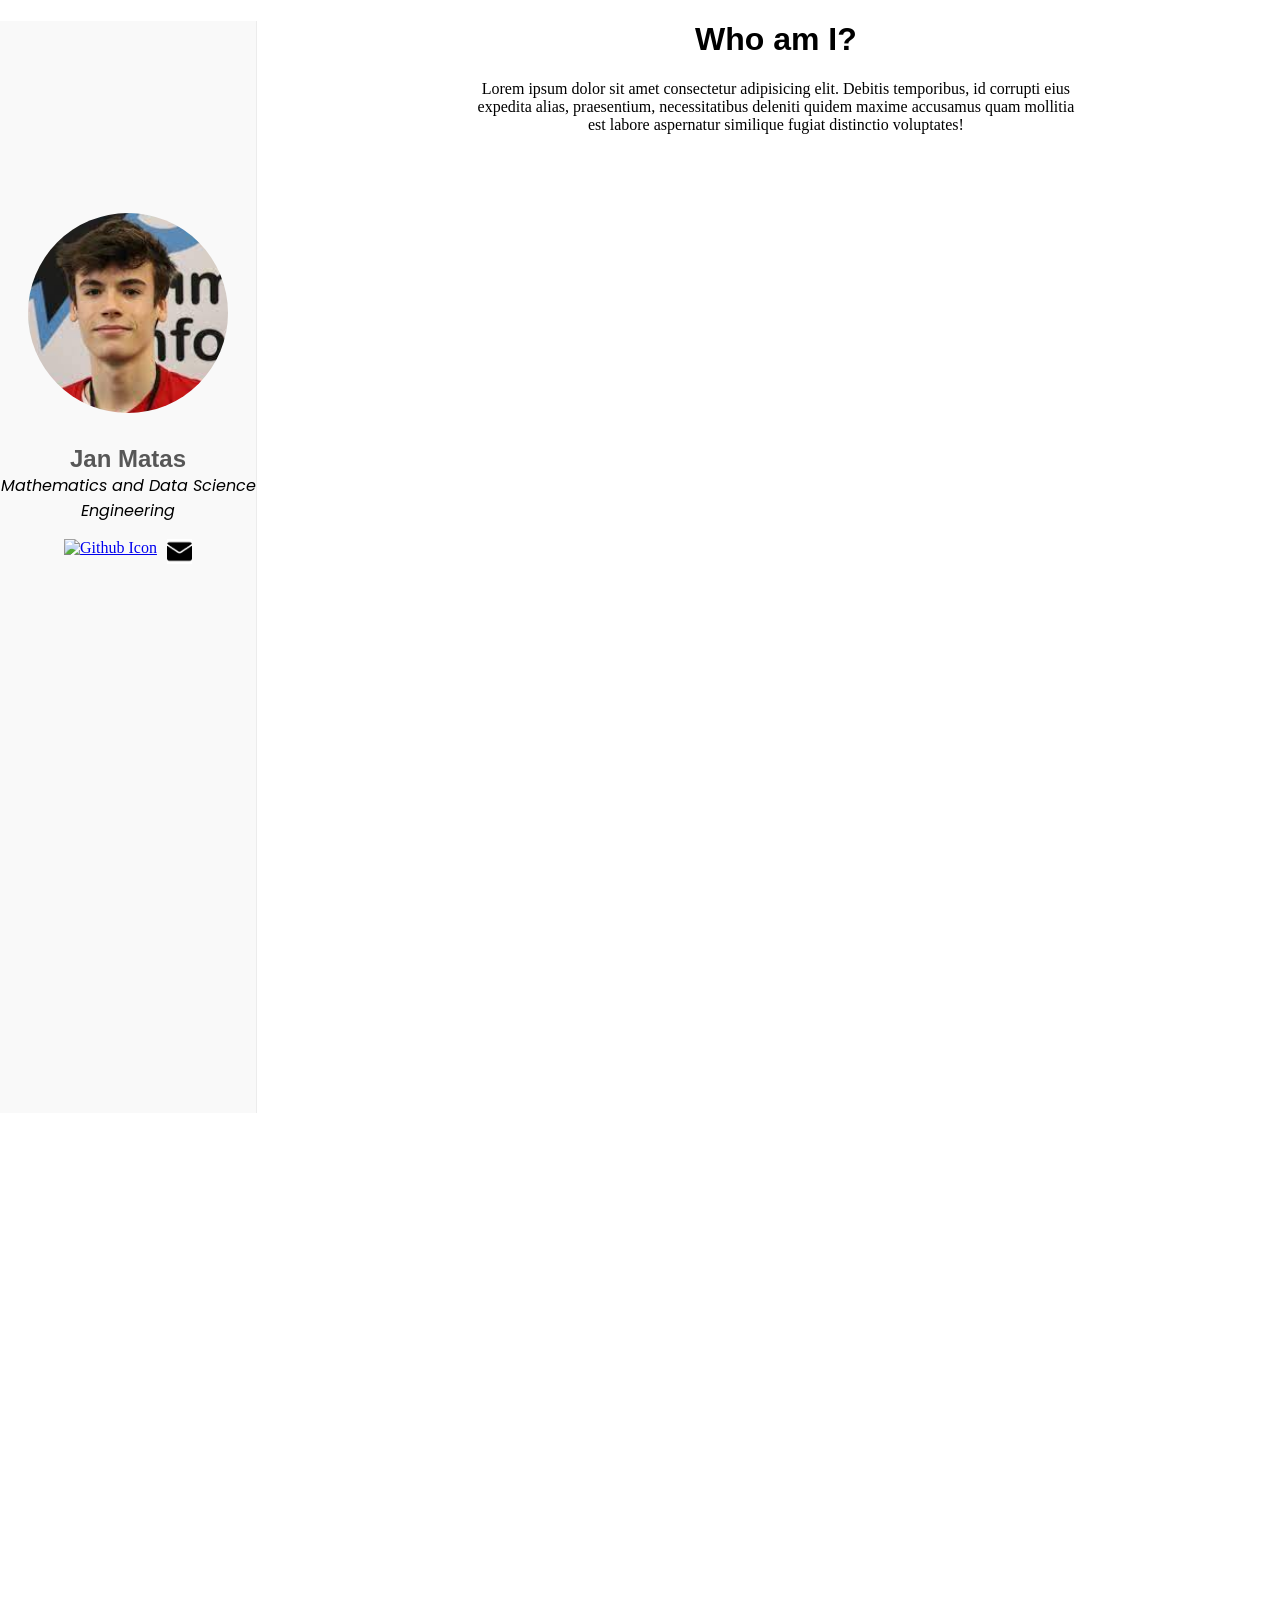
==== index.html @ 047249f8 "gemini commit" ====
<!DOCTYPE html>
<html lang="en">

<head>
    <meta charset="UTF-8">
    <meta content="width=device-width, initial-scale=1" name="viewport" />

    <title>Jan Matas Cantos</title>

    <link rel="stylesheet" href="./styles.css">
</head>

<body>
    <div class="left">
        <div class="block-img">
            <img src="Images/profile.png" alt="Profile Image" class="me-img">
        </div>
        <div class="personal-info">
            <h1>Jan Matas</h1>
            <p>Mathematics and Data Science Engineering</p>
        </div>
        <div class="socials">
            <a class="socials-icon" href="https://github.com/Jan1011000110" target="_blank" rel="noopener noreferrer">
                <img src="https://raw.githubusercontent.com/devicons/devicon/master/icons/github/github-original.svg" alt="Github Icon">
            </a>
            <a class="socials-icon" href="mailto:janmatasc@gmail.com">
                <img src="Images/email-icon.png" alt="Mail Icon" target="_blank" rel="noopener noreferrer">
            </a>
        </div>
    </div>

    <div class="right">
        <div class="title-description">
            <h1>Who am I?</h1>
        </div>
        <div class="description">
            <p>Lorem ipsum dolor sit amet consectetur adipisicing elit. Debitis temporibus, id corrupti eius expedita alias, praesentium, necessitatibus deleniti quidem maxime accusamus quam mollitia est labore aspernatur similique fugiat distinctio voluptates!</p>
        </div>
    </div>

</body>

</html>
---- styles.css ----
/* Import font-family */

@import url('https://fonts.googleapis.com/css2?family=Poppins:wght@200&display=swap');
@import url('https://fonts.googleapis.com/css2?family=Red+Hat+Mono&display=swap');
@import url('https://fonts.googleapis.com/css2?family=Open+Sans&display=swap');


/* Body */

body {
    margin-left: 0;
    height: 2000px;
}

/* Left division block */

.left {
    width: 20%;
    height: 100vh;
    background-color: rgba(0, 0, 0, 0.025);
    border-right: 1px solid rgba(0, 0, 0, 0.05);
    position: fixed; /* so that when scrolling it doesnt changes*/
    padding-top: 15%;
}

/* Profile Image */

.block-img {
    display: flex;
    justify-content: center;
}

.me-img {
    width: 200px;
    height: 200px;
    object-fit: cover;
    border-radius: 50%;
}

/* Personal Info */ 

.personal-info {
    text-align: center;
    margin-top: 2em;
}

.personal-info h1 {
    font-family: sans-serif;
    font-size: 1.5em;
    color: rgba(0, 0, 0, 0.65);
    margin-bottom: 0;
}

.personal-info p {
    font-family: 'Poppins';
    font-style: italic;
    margin-top: 0;
}

/* Socials */

.socials {
    display: flex;
    justify-content: center;    
    gap: 10px;
}

.socials-icon img {
    height: 25px;
    width: 25px;
}

/* Right division block */

.right {
    width: 80%;
    margin-left: 21%;
}

/* Description */

.title-description h1 {
    font-family: sans-serif;
}

.title-description h1,
.description p {
    text-align: center;
}

.description {
    margin: auto 20%;
}
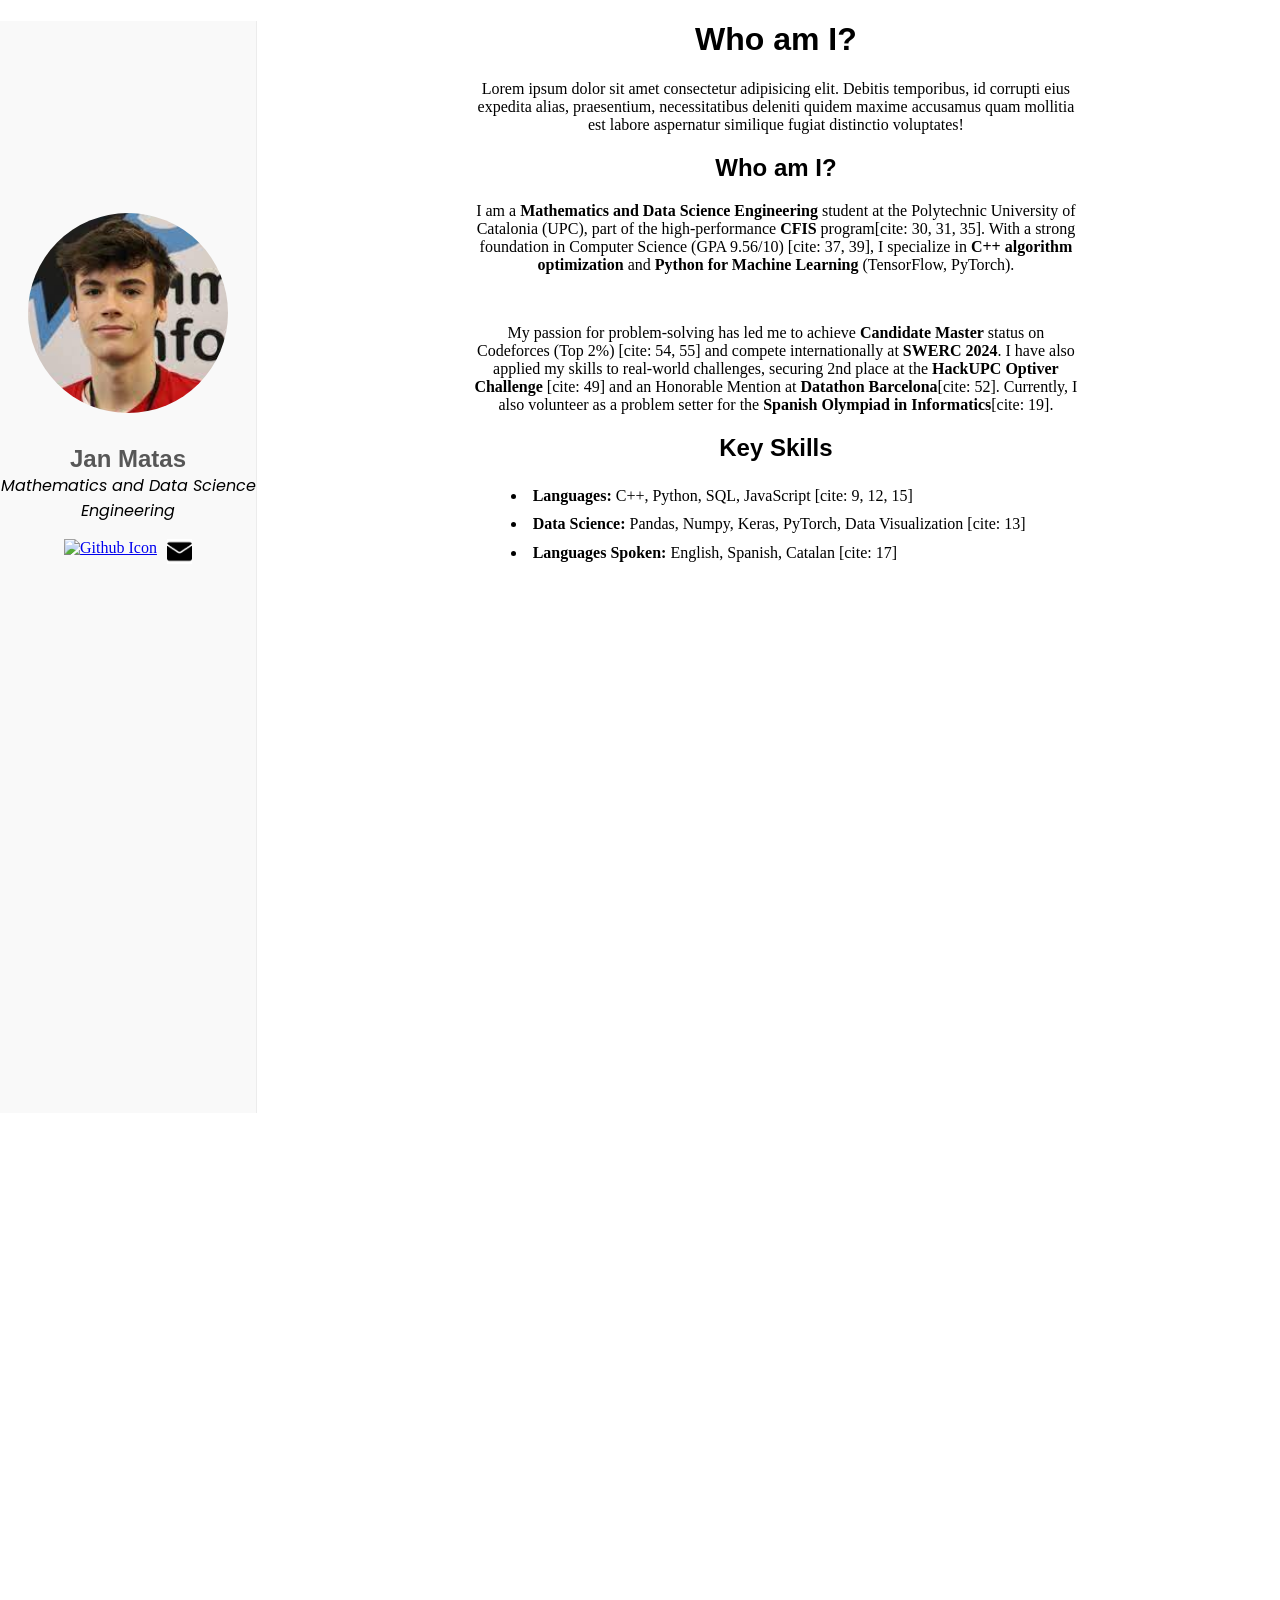
==== commit e25dac51: "gemini commit" ====
--- a/index.html
+++ b/index.html
@@ -38,6 +38,40 @@
         </div>
     </div>
 
+    <main class="right">
+        
+        <section class="content-block">
+            <div class="title-description">
+                <h1>Who am I?</h1>
+            </div>
+            <div class="description">
+                <p>
+                    I am a <strong>Mathematics and Data Science Engineering</strong> student at the Polytechnic University of Catalonia (UPC), part of the high-performance <strong>CFIS</strong> program[cite: 30, 31, 35]. 
+                    With a strong foundation in Computer Science (GPA 9.56/10) [cite: 37, 39], I specialize in <strong>C++ algorithm optimization</strong> and <strong>Python for Machine Learning</strong> (TensorFlow, PyTorch).
+                </p>
+                <br>
+                <p>
+                    My passion for problem-solving has led me to achieve <strong>Candidate Master</strong> status on Codeforces (Top 2%) [cite: 54, 55] and compete internationally at <strong>SWERC 2024</strong>. 
+                    I have also applied my skills to real-world challenges, securing 2nd place at the <strong>HackUPC Optiver Challenge</strong> [cite: 49] and an Honorable Mention at <strong>Datathon Barcelona</strong>[cite: 52].
+                    Currently, I also volunteer as a problem setter for the <strong>Spanish Olympiad in Informatics</strong>[cite: 19].
+                </p>
+            </div>
+        </section>
+
+        <section class="content-block">
+            <div class="title-description">
+                <h1>Key Skills</h1>
+            </div>
+            <div class="description">
+                <ul style="list-style-position: inside; line-height: 1.8;">
+                    <li><strong>Languages:</strong> C++, Python, SQL, JavaScript [cite: 9, 12, 15]</li>
+                    <li><strong>Data Science:</strong> Pandas, Numpy, Keras, PyTorch, Data Visualization [cite: 13]</li>
+                    <li><strong>Languages Spoken:</strong> English, Spanish, Catalan [cite: 17]</li>
+                </ul>
+            </div>
+        </section>
+
+    </main>
 </body>
 
 </html> 
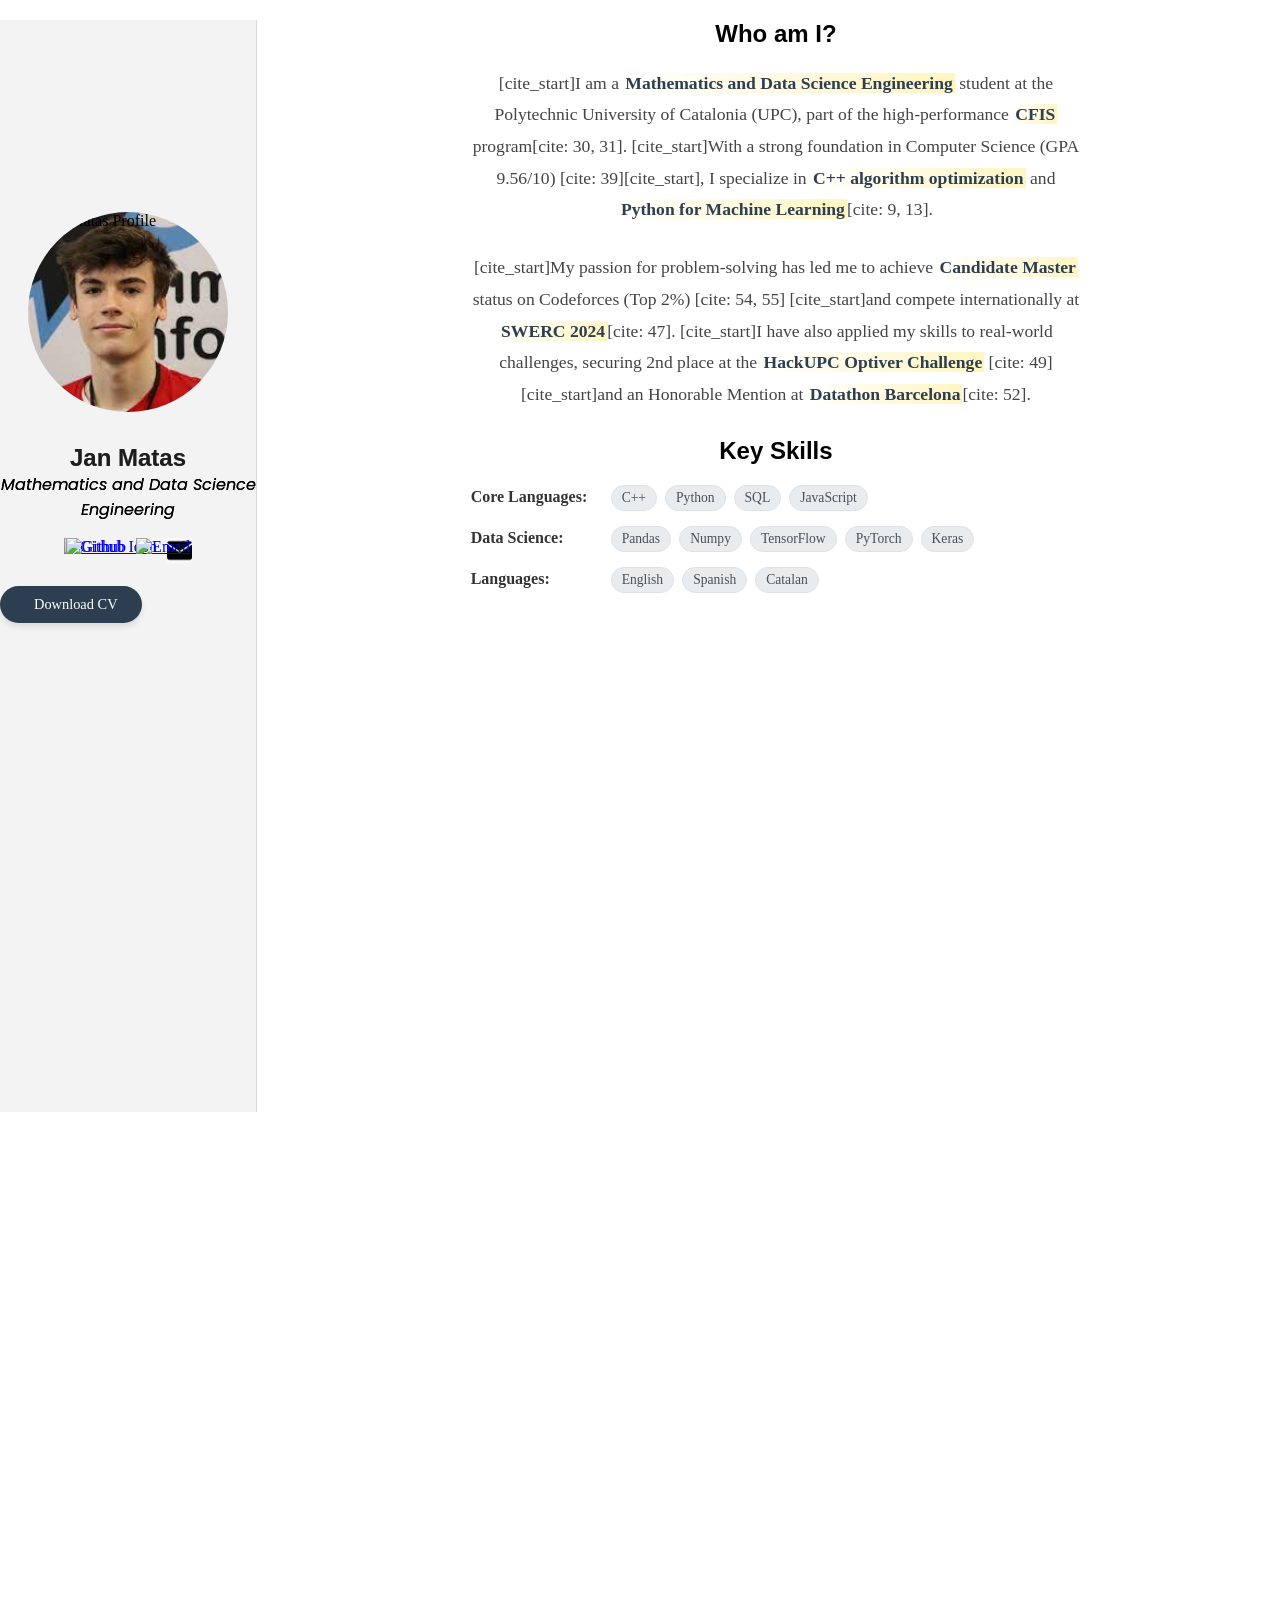
==== commit 0845c322: "gemini commit" ====
--- a/index.html
+++ b/index.html
@@ -29,14 +29,31 @@
         </div>
     </div>
 
-    <div class="right">
-        <div class="title-description">
-            <h1>Who am I?</h1>
+    <aside class="left">
+        <div class="block-img">
+            <img src="https://via.placeholder.com/200" alt="Jan Matas Profile" class="me-img">
         </div>
-        <div class="description">
-            <p>Lorem ipsum dolor sit amet consectetur adipisicing elit. Debitis temporibus, id corrupti eius expedita alias, praesentium, necessitatibus deleniti quidem maxime accusamus quam mollitia est labore aspernatur similique fugiat distinctio voluptates!</p>
+        
+        <div class="personal-info">
+            <h1>Jan Matas</h1>
+            <p>Mathematics and Data Science Engineering</p>
         </div>
-    </div>
+        
+        <div class="socials">
+            <a class="socials-icon" href="https://github.com/Jan1011000110" target="_blank" rel="noopener noreferrer">
+                <img src="https://raw.githubusercontent.com/devicons/devicon/master/icons/github/github-original.svg" alt="Github">
+            </a>
+            <a class="socials-icon" href="mailto:janmatasc@gmail.com">
+                <img src="https://cdn-icons-png.flaticon.com/512/732/732200.png" alt="Email" style="width: 25px;">
+            </a>
+        </div>
+
+        <div class="cv-container">
+            <a href="./files/Jan_Matas_CV.pdf" download="Jan_Matas_CV.pdf" class="btn-download">
+                <i class="fas fa-file-download"></i> Download CV
+            </a>
+        </div>
+    </aside>
 
     <main class="right">
         
@@ -46,14 +63,12 @@
             </div>
             <div class="description">
                 <p>
-                    I am a <strong>Mathematics and Data Science Engineering</strong> student at the Polytechnic University of Catalonia (UPC), part of the high-performance <strong>CFIS</strong> program[cite: 30, 31, 35]. 
-                    With a strong foundation in Computer Science (GPA 9.56/10) [cite: 37, 39], I specialize in <strong>C++ algorithm optimization</strong> and <strong>Python for Machine Learning</strong> (TensorFlow, PyTorch).
+                    [cite_start]I am a <strong>Mathematics and Data Science Engineering</strong> student at the Polytechnic University of Catalonia (UPC), part of the high-performance <strong>CFIS</strong> program[cite: 30, 31]. 
+                    [cite_start]With a strong foundation in Computer Science (GPA 9.56/10) [cite: 39][cite_start], I specialize in <strong>C++ algorithm optimization</strong> and <strong>Python for Machine Learning</strong>[cite: 9, 13].
                 </p>
-                <br>
                 <p>
-                    My passion for problem-solving has led me to achieve <strong>Candidate Master</strong> status on Codeforces (Top 2%) [cite: 54, 55] and compete internationally at <strong>SWERC 2024</strong>. 
-                    I have also applied my skills to real-world challenges, securing 2nd place at the <strong>HackUPC Optiver Challenge</strong> [cite: 49] and an Honorable Mention at <strong>Datathon Barcelona</strong>[cite: 52].
-                    Currently, I also volunteer as a problem setter for the <strong>Spanish Olympiad in Informatics</strong>[cite: 19].
+                    [cite_start]My passion for problem-solving has led me to achieve <strong>Candidate Master</strong> status on Codeforces (Top 2%) [cite: 54, 55] [cite_start]and compete internationally at <strong>SWERC 2024</strong>[cite: 47]. 
+                    [cite_start]I have also applied my skills to real-world challenges, securing 2nd place at the <strong>HackUPC Optiver Challenge</strong> [cite: 49] [cite_start]and an Honorable Mention at <strong>Datathon Barcelona</strong>[cite: 52].
                 </p>
             </div>
         </section>
@@ -63,10 +78,34 @@
                 <h1>Key Skills</h1>
             </div>
             <div class="description">
-                <ul style="list-style-position: inside; line-height: 1.8;">
-                    <li><strong>Languages:</strong> C++, Python, SQL, JavaScript [cite: 9, 12, 15]</li>
-                    <li><strong>Data Science:</strong> Pandas, Numpy, Keras, PyTorch, Data Visualization [cite: 13]</li>
-                    <li><strong>Languages Spoken:</strong> English, Spanish, Catalan [cite: 17]</li>
+                <ul class="skills-list">
+                    <li>
+                        <span class="skill-category">Core Languages:</span>
+                        <div class="skill-tags">
+                            <span class="tag">C++</span>
+                            <span class="tag">Python</span>
+                            <span class="tag">SQL</span>
+                            <span class="tag">JavaScript</span>
+                        </div>
+                    </li>
+                    <li>
+                        <span class="skill-category">Data Science:</span>
+                        <div class="skill-tags">
+                            <span class="tag">Pandas</span>
+                            <span class="tag">Numpy</span>
+                            <span class="tag">TensorFlow</span>
+                            <span class="tag">PyTorch</span>
+                            <span class="tag">Keras</span>
+                        </div>
+                    </li>
+                    <li>
+                        <span class="skill-category">Languages:</span>
+                        <div class="skill-tags">
+                            <span class="tag">English</span>
+                            <span class="tag">Spanish</span>
+                            <span class="tag">Catalan</span>
+                        </div>
+                    </li>
                 </ul>
             </div>
         </section>
--- a/styles.css
+++ b/styles.css
@@ -70,6 +70,36 @@
     width: 25px;
 }
 
+/* --- CV Download Button --- */
+.cv-container {
+    margin-top: 30px; /* Space from the social icons */
+}
+
+.btn-download {
+    display: inline-flex;
+    align-items: center;
+    gap: 10px; /* Space between icon and text */
+    padding: 10px 24px;
+    background-color: #2c3e50; /* Professional dark blue/grey */
+    color: #fff;
+    text-decoration: none;
+    border-radius: 30px; /* Pill shape */
+    font-size: 0.9rem;
+    font-weight: 500;
+    transition: all 0.3s ease;
+    box-shadow: 0 4px 6px rgba(0,0,0,0.1);
+}
+
+.btn-download:hover {
+    background-color: #34495e;
+    transform: translateY(-2px); /* Slight lift effect */
+    box-shadow: 0 6px 12px rgba(0,0,0,0.15);
+}
+
+.btn-download i {
+    font-size: 1rem;
+}
+
 /* Right division block */
 
 .right {
@@ -90,4 +120,63 @@
 
 .description {
     margin: auto 20%;
+}
+
+/* --- Typography & Highlights --- */
+.description p {
+    font-size: 1.1rem;
+    line-height: 1.8;
+    color: #444;
+    margin-bottom: 1.5em; /* Space between paragraphs */
+}
+
+/* Make the keywords (CFIS, Top 2%, etc.) pop */
+.description strong {
+    color: #2c3e50;       /* Darker than normal text */
+    font-weight: 700;
+    background: linear-gradient(120deg, rgba(255,255,255,0) 0%, rgba(255,215,0,0.25) 100%); /* Subtle highlighter effect */
+    padding: 0 2px;
+}
+
+/* --- Skills Section (The List) --- */
+.skills-list {
+    list-style: none; /* Remove default bullets */
+    padding: 0;
+    margin: 0;
+}
+
+.skills-list li {
+    margin-bottom: 15px;
+    display: flex;
+    align-items: baseline;
+}
+
+.skill-category {
+    font-weight: 600;
+    min-width: 140px; /* Aligns the colons vertically */
+    color: #333;
+}
+
+.skill-tags {
+    display: inline-flex;
+    flex-wrap: wrap;
+    gap: 8px;
+}
+
+/* The "Badge" look for specific tools */
+.tag {
+    background-color: #e9ecef;
+    color: #495057;
+    padding: 4px 10px;
+    border-radius: 15px; /* Rounded pill shape */
+    font-size: 0.85rem;
+    font-weight: 500;
+    border: 1px solid #dee2e6;
+    transition: all 0.2s ease;
+}
+
+.tag:hover {
+    background-color: #333;
+    color: #fff;
+    transform: translateY(-2px);
 }
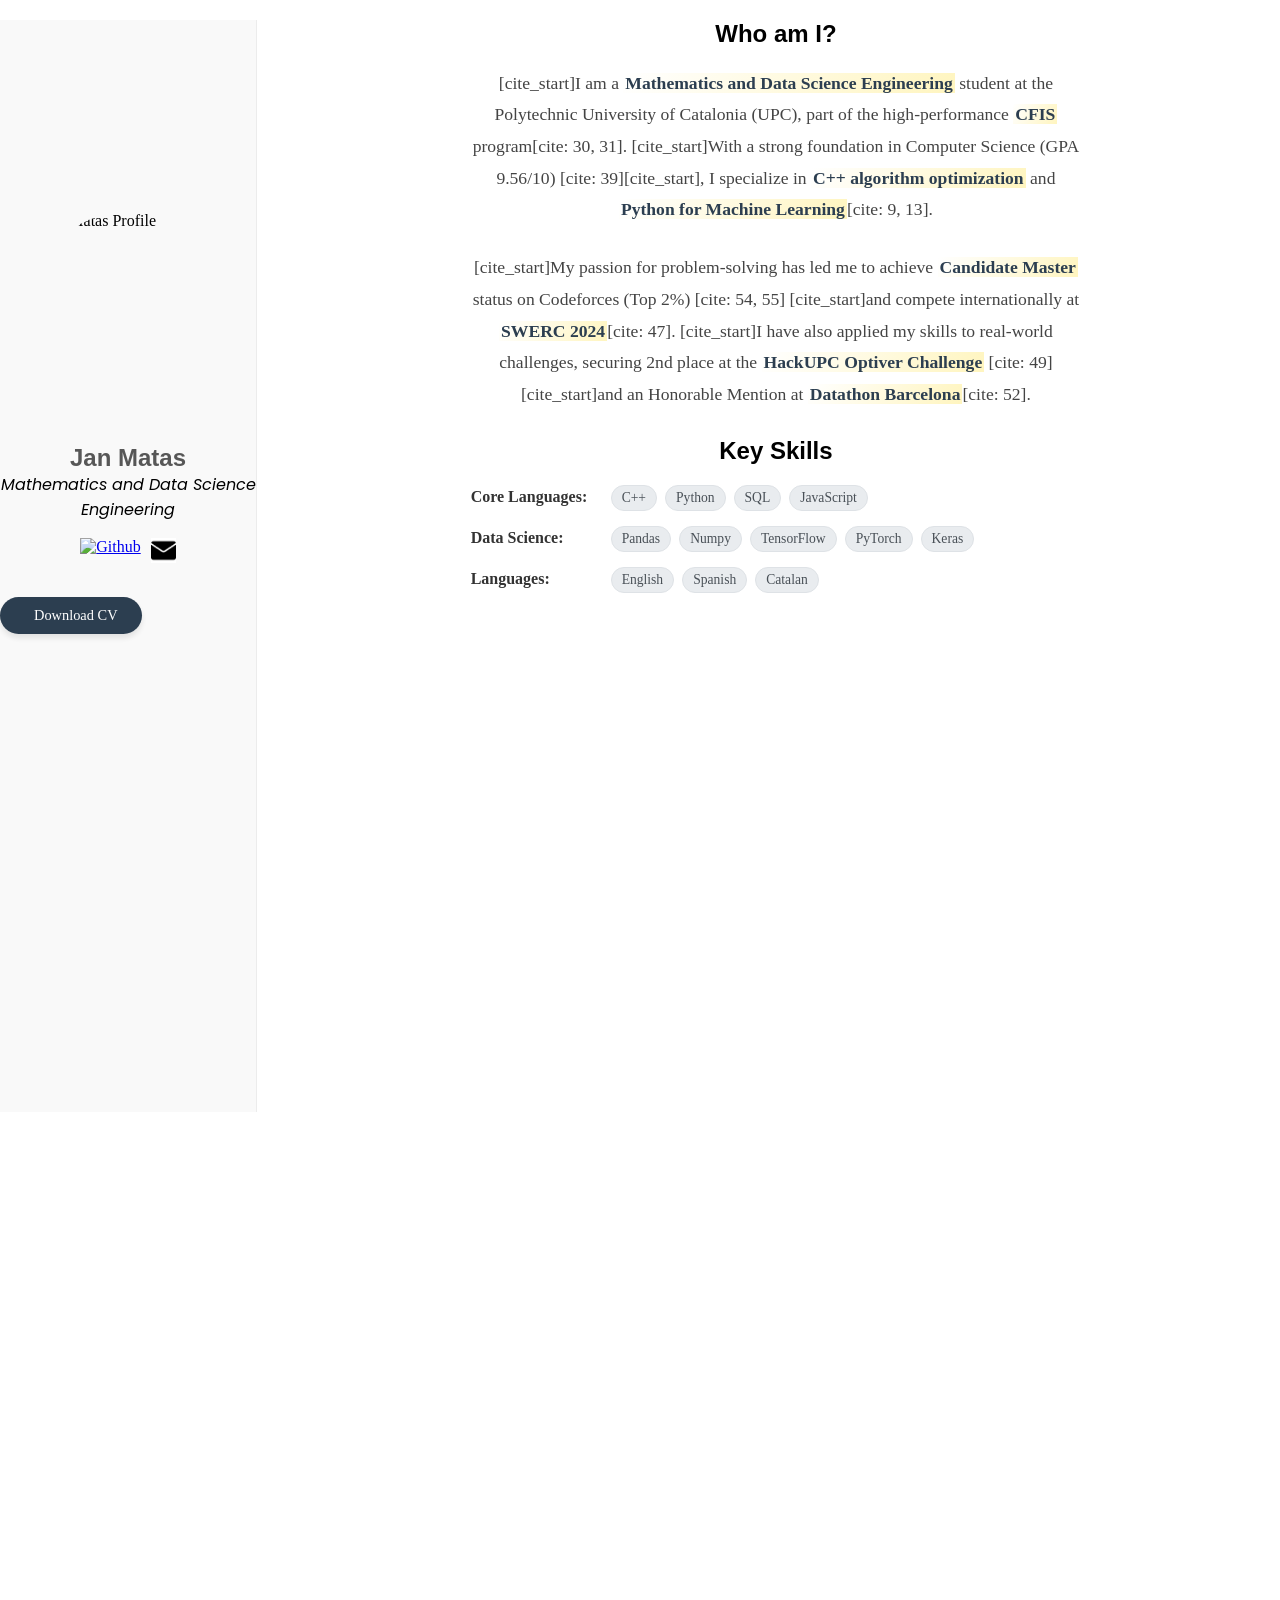
==== commit 8d130824: "gemini commit" ====
--- a/index.html
+++ b/index.html
@@ -11,24 +11,6 @@
 </head>
 
 <body>
-    <div class="left">
-        <div class="block-img">
-            <img src="Images/profile.png" alt="Profile Image" class="me-img">
-        </div>
-        <div class="personal-info">
-            <h1>Jan Matas</h1>
-            <p>Mathematics and Data Science Engineering</p>
-        </div>
-        <div class="socials">
-            <a class="socials-icon" href="https://github.com/Jan1011000110" target="_blank" rel="noopener noreferrer">
-                <img src="https://raw.githubusercontent.com/devicons/devicon/master/icons/github/github-original.svg" alt="Github Icon">
-            </a>
-            <a class="socials-icon" href="mailto:janmatasc@gmail.com">
-                <img src="Images/email-icon.png" alt="Mail Icon" target="_blank" rel="noopener noreferrer">
-            </a>
-        </div>
-    </div>
-
     <aside class="left">
         <div class="block-img">
             <img src="https://via.placeholder.com/200" alt="Jan Matas Profile" class="me-img">
@@ -44,7 +26,7 @@
                 <img src="https://raw.githubusercontent.com/devicons/devicon/master/icons/github/github-original.svg" alt="Github">
             </a>
             <a class="socials-icon" href="mailto:janmatasc@gmail.com">
-                <img src="https://cdn-icons-png.flaticon.com/512/732/732200.png" alt="Email" style="width: 25px;">
+                <img src="Images/email-icon.png" alt="Email" style="width: 25px;">
             </a>
         </div>
 
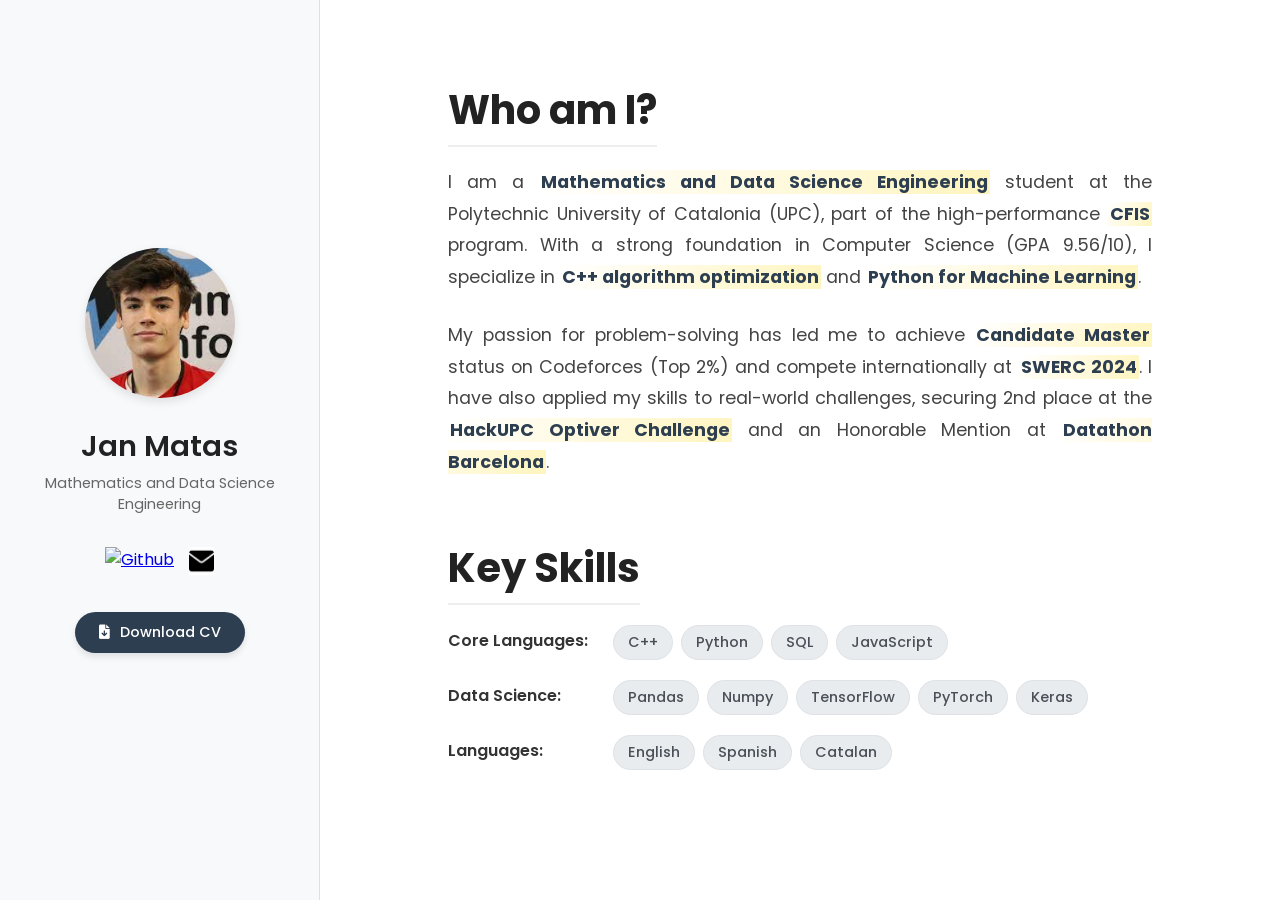
==== commit 5c413cbe: "gemini commit" ====
--- a/index.html
+++ b/index.html
@@ -4,16 +4,16 @@
 <head>
     <meta charset="UTF-8">
     <meta content="width=device-width, initial-scale=1" name="viewport" />
-
-    <title>Jan Matas Cantos</title>
-
+    <title>Jan Matas Cantos | Portfolio</title>
     <link rel="stylesheet" href="./styles.css">
+    
+    <link rel="stylesheet" href="https://cdnjs.cloudflare.com/ajax/libs/font-awesome/6.0.0/css/all.min.css">
 </head>
 
 <body>
     <aside class="left">
         <div class="block-img">
-            <img src="https://via.placeholder.com/200" alt="Jan Matas Profile" class="me-img">
+            <img src="Images/profile.png" alt="Jan Matas Profile" class="me-img">
         </div>
         
         <div class="personal-info">
@@ -31,7 +31,7 @@
         </div>
 
         <div class="cv-container">
-            <a href="./files/Jan_Matas_CV.pdf" download="Jan_Matas_CV.pdf" class="btn-download">
+            <a href="./files/Jan_Matas_CV.pdf" download class="btn-download">
                 <i class="fas fa-file-download"></i> Download CV
             </a>
         </div>
@@ -45,12 +45,12 @@
             </div>
             <div class="description">
                 <p>
-                    [cite_start]I am a <strong>Mathematics and Data Science Engineering</strong> student at the Polytechnic University of Catalonia (UPC), part of the high-performance <strong>CFIS</strong> program[cite: 30, 31]. 
-                    [cite_start]With a strong foundation in Computer Science (GPA 9.56/10) [cite: 39][cite_start], I specialize in <strong>C++ algorithm optimization</strong> and <strong>Python for Machine Learning</strong>[cite: 9, 13].
+                    I am a <strong>Mathematics and Data Science Engineering</strong> student at the Polytechnic University of Catalonia (UPC), part of the high-performance <strong>CFIS</strong> program. 
+                    With a strong foundation in Computer Science (GPA 9.56/10), I specialize in <strong>C++ algorithm optimization</strong> and <strong>Python for Machine Learning</strong>.
                 </p>
                 <p>
-                    [cite_start]My passion for problem-solving has led me to achieve <strong>Candidate Master</strong> status on Codeforces (Top 2%) [cite: 54, 55] [cite_start]and compete internationally at <strong>SWERC 2024</strong>[cite: 47]. 
-                    [cite_start]I have also applied my skills to real-world challenges, securing 2nd place at the <strong>HackUPC Optiver Challenge</strong> [cite: 49] [cite_start]and an Honorable Mention at <strong>Datathon Barcelona</strong>[cite: 52].
+                    My passion for problem-solving has led me to achieve <strong>Candidate Master</strong> status on Codeforces (Top 2%) and compete internationally at <strong>SWERC 2024</strong>. 
+                    I have also applied my skills to real-world challenges, securing 2nd place at the <strong>HackUPC Optiver Challenge</strong> and an Honorable Mention at <strong>Datathon Barcelona</strong>.
                 </p>
             </div>
         </section>
@@ -93,6 +93,6 @@
         </section>
 
     </main>
+
 </body>
-
-</html> +</html>
--- a/styles.css
+++ b/styles.css
@@ -1,89 +1,93 @@
-/* Import font-family */
-
-@import url('https://fonts.googleapis.com/css2?family=Poppins:wght@200&display=swap');
-@import url('https://fonts.googleapis.com/css2?family=Red+Hat+Mono&display=swap');
-@import url('https://fonts.googleapis.com/css2?family=Open+Sans&display=swap');
-
-
-/* Body */
+/* Imports */
+@import url('https://fonts.googleapis.com/css2?family=Poppins:wght@300;400;600&family=Red+Hat+Mono&display=swap');
+
+/* Reset default browser styles */
+* {
+    box-sizing: border-box;
+    margin: 0;
+    padding: 0;
+}
 
 body {
-    margin-left: 0;
-    height: 2000px;
-}
-
-/* Left division block */
-
+    font-family: 'Poppins', sans-serif;
+    color: #333;
+    background-color: #fff;
+}
+
+/* --- Left Sidebar --- */
 .left {
-    width: 20%;
+    width: 25%;
     height: 100vh;
-    background-color: rgba(0, 0, 0, 0.025);
-    border-right: 1px solid rgba(0, 0, 0, 0.05);
-    position: fixed; /* so that when scrolling it doesnt changes*/
-    padding-top: 15%;
-}
-
-/* Profile Image */
-
-.block-img {
+    background-color: #f8f9fa;
+    border-right: 1px solid #e0e0e0;
+    position: fixed;
+    top: 0;
+    left: 0;
     display: flex;
+    flex-direction: column;
+    align-items: center;
     justify-content: center;
+    padding: 20px;
+    z-index: 10;
 }
 
 .me-img {
-    width: 200px;
-    height: 200px;
+    width: 150px;
+    height: 150px;
     object-fit: cover;
     border-radius: 50%;
-}
-
-/* Personal Info */ 
+    box-shadow: 0 4px 10px rgba(0,0,0,0.1);
+    margin-bottom: 20px;
+}
 
 .personal-info {
     text-align: center;
-    margin-top: 2em;
+    margin-bottom: 2em;
 }
 
 .personal-info h1 {
-    font-family: sans-serif;
-    font-size: 1.5em;
-    color: rgba(0, 0, 0, 0.65);
-    margin-bottom: 0;
+    font-size: 1.8rem;
+    font-weight: 600;
+    color: #222;
+    margin-bottom: 5px;
 }
 
 .personal-info p {
-    font-family: 'Poppins';
-    font-style: italic;
-    margin-top: 0;
+    font-size: 0.9rem;
+    color: #666;
+    margin-top: 5px;
 }
 
 /* Socials */
-
 .socials {
     display: flex;
-    justify-content: center;    
-    gap: 10px;
+    gap: 15px;
 }
 
 .socials-icon img {
-    height: 25px;
-    width: 25px;
+    height: 28px;
+    width: 28px;
+    transition: transform 0.2s ease;
+}
+
+.socials-icon img:hover {
+    transform: scale(1.1);
 }
 
 /* --- CV Download Button --- */
 .cv-container {
-    margin-top: 30px; /* Space from the social icons */
+    margin-top: 30px;
 }
 
 .btn-download {
     display: inline-flex;
     align-items: center;
-    gap: 10px; /* Space between icon and text */
+    gap: 10px;
     padding: 10px 24px;
-    background-color: #2c3e50; /* Professional dark blue/grey */
+    background-color: #2c3e50; /* Dark Blue */
     color: #fff;
     text-decoration: none;
-    border-radius: 30px; /* Pill shape */
+    border-radius: 30px;
     font-size: 0.9rem;
     font-weight: 500;
     transition: all 0.3s ease;
@@ -91,70 +95,70 @@
 }
 
 .btn-download:hover {
-    background-color: #34495e;
-    transform: translateY(-2px); /* Slight lift effect */
+    background-color: #34495e; /* Slightly lighter on hover */
+    transform: translateY(-2px);
     box-shadow: 0 6px 12px rgba(0,0,0,0.15);
 }
 
-.btn-download i {
-    font-size: 1rem;
-}
-
-/* Right division block */
-
+/* --- Right Content --- */
 .right {
-    width: 80%;
-    margin-left: 21%;
-}
-
-/* Description */
+    width: 75%;
+    margin-left: 25%;
+    padding: 80px 10%;
+}
+
+.content-block {
+    margin-bottom: 60px;
+    max-width: 800px;
+    margin-left: auto;
+    margin-right: auto;
+}
 
 .title-description h1 {
-    font-family: sans-serif;
-}
-
-.title-description h1,
-.description p {
-    text-align: center;
-}
-
-.description {
-    margin: auto 20%;
-}
-
-/* --- Typography & Highlights --- */
+    font-size: 2.5rem;
+    color: #222;
+    margin-bottom: 20px;
+    border-bottom: 2px solid #eee;
+    display: inline-block;
+    padding-bottom: 5px;
+}
+
 .description p {
     font-size: 1.1rem;
     line-height: 1.8;
     color: #444;
-    margin-bottom: 1.5em; /* Space between paragraphs */
-}
-
-/* Make the keywords (CFIS, Top 2%, etc.) pop */
+    margin-bottom: 1.5em;
+    text-align: justify;
+}
+
+/* Highlights keywords */
 .description strong {
-    color: #2c3e50;       /* Darker than normal text */
+    color: #2c3e50;
     font-weight: 700;
-    background: linear-gradient(120deg, rgba(255,255,255,0) 0%, rgba(255,215,0,0.25) 100%); /* Subtle highlighter effect */
+    background: linear-gradient(120deg, rgba(255,255,255,0) 0%, rgba(255,215,0,0.25) 100%);
     padding: 0 2px;
 }
 
-/* --- Skills Section (The List) --- */
+/* --- Skills Tags Styling --- */
 .skills-list {
-    list-style: none; /* Remove default bullets */
+    list-style: none;
     padding: 0;
     margin: 0;
 }
 
 .skills-list li {
-    margin-bottom: 15px;
+    margin-bottom: 20px;
     display: flex;
-    align-items: baseline;
+    align-items: center; /* Aligns label with tags */
+    flex-wrap: wrap; /* Allows wrapping on small screens */
 }
 
 .skill-category {
     font-weight: 600;
-    min-width: 140px; /* Aligns the colons vertically */
+    min-width: 150px; /* Ensures category labels align */
     color: #333;
+    margin-right: 15px;
+    margin-bottom: 5px;
 }
 
 .skill-tags {
@@ -163,20 +167,52 @@
     gap: 8px;
 }
 
-/* The "Badge" look for specific tools */
 .tag {
-    background-color: #e9ecef;
+    background-color: #e9ecef; /* Light gray background */
     color: #495057;
-    padding: 4px 10px;
-    border-radius: 15px; /* Rounded pill shape */
-    font-size: 0.85rem;
+    padding: 6px 14px;
+    border-radius: 20px;
+    font-size: 0.9rem;
     font-weight: 500;
     border: 1px solid #dee2e6;
     transition: all 0.2s ease;
 }
 
 .tag:hover {
-    background-color: #333;
+    background-color: #2c3e50;
     color: #fff;
     transform: translateY(-2px);
+    border-color: #2c3e50;
+}
+
+/* --- Mobile Responsiveness --- */
+@media (max-width: 768px) {
+    .left {
+        width: 100%;
+        height: auto;
+        position: relative;
+        padding: 40px 20px;
+        border-right: none;
+        border-bottom: 1px solid #e0e0e0;
+    }
+
+    .right {
+        width: 100%;
+        margin-left: 0;
+        padding: 40px 20px;
+    }
+
+    .title-description h1 {
+        font-size: 2rem;
+    }
+
+    /* Stack skills on mobile */
+    .skills-list li {
+        display: block; 
+    }
+    
+    .skill-category {
+        display: block;
+        margin-bottom: 10px;
+    }
 }
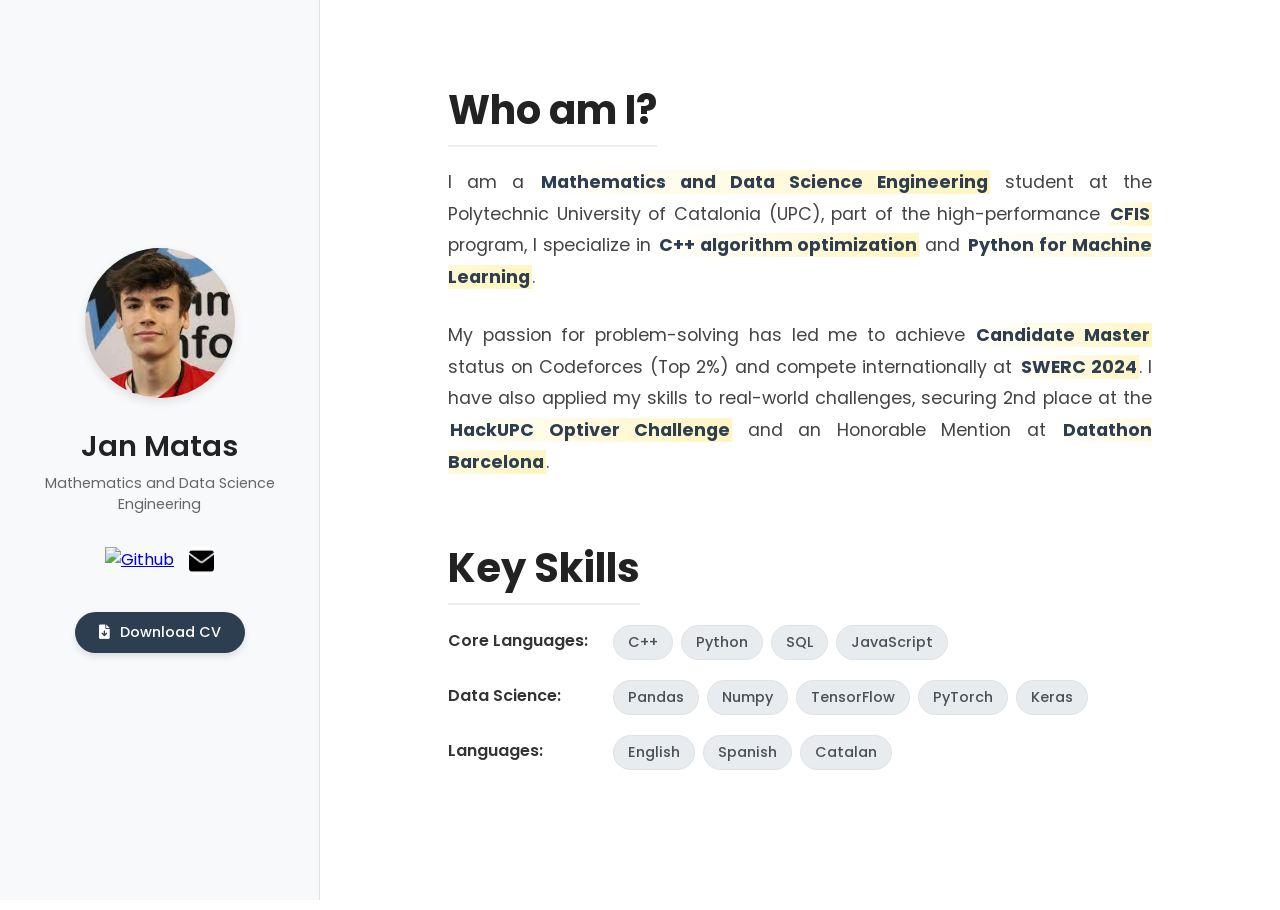
==== commit e5b74d1d: "gemini commit" ====
--- a/index.html
+++ b/index.html
@@ -5,7 +5,7 @@
     <meta charset="UTF-8">
     <meta content="width=device-width, initial-scale=1" name="viewport" />
     <title>Jan Matas Cantos | Portfolio</title>
-    <link rel="stylesheet" href="./styles.css">
+    <link rel="stylesheet" href="styles.css">
     
     <link rel="stylesheet" href="https://cdnjs.cloudflare.com/ajax/libs/font-awesome/6.0.0/css/all.min.css">
 </head>
@@ -13,7 +13,7 @@
 <body>
     <aside class="left">
         <div class="block-img">
-            <img src="Images/profile.png" alt="Jan Matas Profile" class="me-img">
+            <img src="images/profile.png" alt="Jan Matas Profile" class="me-img">
         </div>
         
         <div class="personal-info">
@@ -26,12 +26,12 @@
                 <img src="https://raw.githubusercontent.com/devicons/devicon/master/icons/github/github-original.svg" alt="Github">
             </a>
             <a class="socials-icon" href="mailto:janmatasc@gmail.com">
-                <img src="Images/email-icon.png" alt="Email" style="width: 25px;">
+                <img src="images/email-icon.png" alt="Email" style="width: 25px;">
             </a>
         </div>
 
         <div class="cv-container">
-            <a href="./files/Jan_Matas_CV.pdf" download class="btn-download">
+            <a href="files/Jan_Matas_CV.pdf" download class="btn-download">
                 <i class="fas fa-file-download"></i> Download CV
             </a>
         </div>
@@ -45,16 +45,15 @@
             </div>
             <div class="description">
                 <p>
-                    I am a <strong>Mathematics and Data Science Engineering</strong> student at the Polytechnic University of Catalonia (UPC), part of the high-performance <strong>CFIS</strong> program. 
-                    With a strong foundation in Computer Science (GPA 9.56/10), I specialize in <strong>C++ algorithm optimization</strong> and <strong>Python for Machine Learning</strong>.
+                    I am a <strong>Mathematics and Data Science Engineering</strong> student at the Polytechnic University of Catalonia (UPC), part of the high-performance <strong>CFIS</strong> program, I specialize in <strong>C++ algorithm optimization</strong> and <strong>Python for Machine Learning</strong>.
                 </p>
                 <p>
                     My passion for problem-solving has led me to achieve <strong>Candidate Master</strong> status on Codeforces (Top 2%) and compete internationally at <strong>SWERC 2024</strong>. 
                     I have also applied my skills to real-world challenges, securing 2nd place at the <strong>HackUPC Optiver Challenge</strong> and an Honorable Mention at <strong>Datathon Barcelona</strong>.
                 </p>
-            </div>
+            </div> 
         </section>
-
+        
         <section class="content-block">
             <div class="title-description">
                 <h1>Key Skills</h1>
